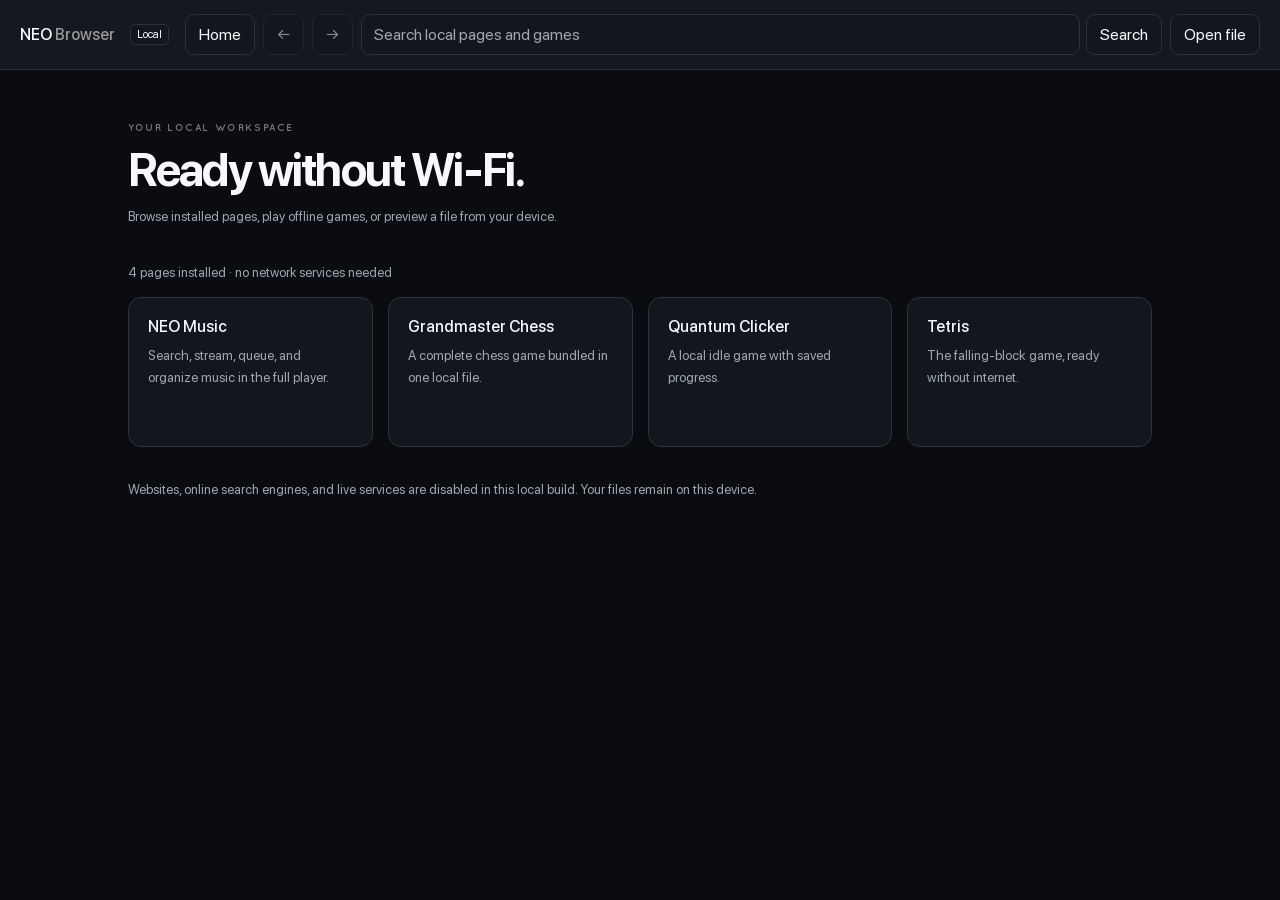
==== local-browser/index.html @ f463b30e "Publish current NEO OS CDN shard" ====
<!doctype html>
<html lang="en">
<head>
  <meta charset="utf-8">
  <meta name="viewport" content="width=device-width,initial-scale=1">
  <meta http-equiv="Content-Security-Policy" content="default-src 'self'; script-src 'self'; style-src 'self' 'unsafe-inline'; img-src 'self' data: blob:; media-src 'self' blob:; connect-src 'self'; frame-src 'self'; object-src 'none'; base-uri 'self'; form-action 'self'">
  <title>NEO Browser · Local</title>
  <script src="../neo-app-theme.js?v=20260907-theme-system-v2&amp;styles=launcher-picture-alignment-v12"></script>
  <link rel="stylesheet" href="./local-browser.css">
  <link rel="stylesheet" href="../neo-fonts.css?v=20260906-select-contrast-v2">
  <link rel="stylesheet" href="../neo-theme-system.css?v=20260907-theme-system-v2">
  <link rel="stylesheet" href="../neo-liquid-scrollbars.css?v=20260907-scroll-containers-v2">
  <script src="./local-browser.js" defer></script>
</head>
<body>
  <header><strong>NEO <span>Browser</span></strong><span class="badge">Local</span><button id="home" aria-label="Home">Home</button><button id="back" aria-label="Back" disabled>←</button><button id="forward" aria-label="Forward" disabled>→</button><form id="search-form"><input id="query" type="search" placeholder="Search local pages and games" aria-label="Search local pages and games"><button>Search</button></form><button id="open-file">Open file</button><input id="file" type="file" hidden accept="image/*,audio/*,video/*,text/plain,.md,.json,.csv"></header>
  <main id="home-view"><div class="intro"><p class="eyebrow">YOUR LOCAL WORKSPACE</p><h1>Ready without Wi-Fi.</h1><p>Browse installed pages, play offline games, or preview a file from your device.</p></div><p id="status" role="status" aria-live="polite"></p><div id="cards" class="cards"></div><p class="note">Websites, online search engines, and live services are disabled in this local build. Your files remain on this device.</p></main>
  <section id="viewer" hidden><div class="viewer-heading"><strong id="viewer-title"></strong><button id="close-view">Close preview</button></div><div id="viewer-content"></div></section>
</body></html>
---- local-browser/local-browser.css ----
:root{color-scheme:dark;font-family:Inter,system-ui,-apple-system,"Segoe UI",sans-serif;background:#080808;color:#f5f5f5}*{box-sizing:border-box}body{margin:0}button,input{font:inherit}button{border:1px solid #303030;background:#161616;color:#eee;padding:10px 13px;border-radius:9px;cursor:pointer}button:hover{background:#242424}button:focus-visible,input:focus-visible,a:focus-visible{outline:2px solid #fff;outline-offset:3px}button:disabled{opacity:.4;cursor:default}header{position:sticky;top:0;display:flex;align-items:center;gap:8px;flex-wrap:wrap;padding:14px 20px;border-bottom:1px solid #242424;background:#090909;z-index:2}header strong{margin-right:7px;white-space:nowrap}header strong span{color:#999;font-weight:500}.badge{border:1px solid #333;color:#aaa;border-radius:5px;padding:3px 6px;font-size:11px;margin-right:8px}form{display:flex;flex:1;min-width:210px;gap:6px}input{min-width:0;flex:1;width:100%;background:#111;border:1px solid #333;padding:10px 12px;border-radius:9px;color:#fff}main{max-width:1080px;margin:auto;padding:36px 28px}.intro{margin:15px 0 34px}.eyebrow{letter-spacing:.16em;font-size:10px;font-weight:700;color:#777}h1{font-size:clamp(29px,4vw,46px);line-height:1.1;letter-spacing:-.045em;margin:14px 0}.intro p:not(.eyebrow),.note,#status{color:#989898;font-size:13px;line-height:1.7}.cards{display:grid;grid-template-columns:repeat(auto-fit,minmax(190px,1fr));gap:15px}.card{display:flex;flex-direction:column;text-align:left;border:1px solid #282828;border-radius:13px;padding:19px;background:#101010;color:#fff;min-height:150px;overflow:hidden}.card img{width:100%;height:105px;object-fit:cover;border-radius:7px;margin-bottom:15px}.card strong{font-size:16px}.card small{color:#929292;line-height:1.6;margin-top:9px}.note{margin-top:32px}.viewer-heading{display:flex;justify-content:space-between;align-items:center;gap:12px;padding:14px 22px;border-bottom:1px solid #242424}#viewer-content{display:grid;place-items:center;min-height:calc(100vh - 155px);padding:20px}#viewer-content iframe{width:100%;height:calc(100vh - 190px);border:0;background:#080808}#viewer-content img,#viewer-content video{display:block;max-width:100%;max-height:calc(100vh - 190px);object-fit:contain}#viewer-content audio{width:min(700px,100%)}#viewer-content pre{white-space:pre-wrap;overflow-wrap:anywhere;width:100%;font-size:13px;line-height:1.7;padding:15px;background:#111;border:1px solid #292929;border-radius:10px}.unavailable{display:grid;place-items:center;min-height:100vh;text-align:center;padding:30px}.unavailable article{max-width:490px}.unavailable h1{font-size:30px}.unavailable p{color:#aaa;line-height:1.7}.unavailable a{color:#fff}[hidden]{display:none!important}@media(max-width:650px){header{padding:12px}header form{order:2;flex-basis:100%}.badge{margin-right:auto}main{padding:20px}.cards{grid-template-columns:repeat(2,minmax(0,1fr));gap:10px}.card{min-height:150px;padding:13px}.card strong{font-size:14px}#viewer-content{padding:8px}#viewer-content iframe{height:calc(100vh - 210px)}}
---- neo-fonts.css ----
/*
 * NEO typography system
 *
 * These faces are deliberately local-first. To move typography to a CDN later,
 * replace only the src URLs below; the UI continues to use the same font tokens.
 */
@font-face {
  font-family: "NEO Sans";
  src: url("./music/fonts/apple/SFPRODISPLAYREGULAR.woff2") format("woff2");
  font-style: normal;
  font-weight: 400;
  font-display: swap;
}

@font-face {
  font-family: "NEO Sans";
  src: url("./music/fonts/apple/SFPRODISPLAYMEDIUM.woff2") format("woff2");
  font-style: normal;
  font-weight: 500 600;
  font-display: swap;
}

@font-face {
  font-family: "NEO Sans";
  src: url("./music/fonts/apple/SFPRODISPLAYBOLD.woff2") format("woff2");
  font-style: normal;
  font-weight: 700 900;
  font-display: swap;
}

/* Existing screens ask for Inter. Resolve that name to the same local family so
   older components match without a risky whole-project rewrite. */
@font-face {
  font-family: "Inter";
  src: url("./music/fonts/apple/SFPRODISPLAYREGULAR.woff2") format("woff2");
  font-style: normal;
  font-weight: 400;
  font-display: swap;
}

@font-face {
  font-family: "Inter";
  src: url("./music/fonts/apple/SFPRODISPLAYMEDIUM.woff2") format("woff2");
  font-style: normal;
  font-weight: 500 600;
  font-display: swap;
}

@font-face {
  font-family: "Inter";
  src: url("./music/fonts/apple/SFPRODISPLAYBOLD.woff2") format("woff2");
  font-style: normal;
  font-weight: 700 900;
  font-display: swap;
}

@font-face {
  font-family: "NEO Accent";
  src: url("./assets/fonts/quicksand.otf") format("opentype");
  font-style: normal;
  font-weight: 400 700;
  font-display: swap;
}

:root {
  --neo-font-ui: "NEO Sans", "Inter", -apple-system, BlinkMacSystemFont, "Segoe UI", sans-serif;
  --neo-font-display: "NEO Sans", "Inter", -apple-system, BlinkMacSystemFont, "Segoe UI", sans-serif;
  --neo-font-accent: "NEO Accent", "NEO Sans", "Inter", sans-serif;
  --neo-font-mono: "Cascadia Mono", "SFMono-Regular", Consolas, "Liberation Mono", monospace;
}

html,
body {
  font-family: var(--neo-font-ui);
  font-kerning: normal;
  font-synthesis: none;
  text-rendering: optimizeLegibility;
}

button,
input,
select,
textarea {
  font-family: inherit;
}

:where(h1, h2, h3, .window-title, .launcher-section-title h3, .library-heading h1,
  .studio-brand strong, .messages-brand-copy strong, .arcade-brand strong,
  .neo-shell-brand strong, .brand strong, .site-info-title, .neo-about-title) {
  font-family: var(--neo-font-display);
  font-weight: 700;
  letter-spacing: -0.025em;
  text-wrap: balance;
}

:where(.eyebrow, .rainmeter-kicker, .arcade-kicker, .neo-login-eyebrow,
  .neo-browser-sign-in-eyebrow, .section-label, [data-wallpaper-view-label]) {
  font-family: var(--neo-font-accent);
  font-weight: 700;
  letter-spacing: 0.12em;
}

:where(.desktop-app, #neo-volume-bar) {
  font-family: var(--neo-font-ui);
}

.desktop-app,
#neo-volume-bar {
  font-family: var(--neo-font-ui);
}

:where(code, kbd, samp, pre, .editor-lines, .editor-code textarea,
  .terminal-session-output, .terminal-command input) {
  font-family: var(--neo-font-mono);
}

/* Preserve the purpose-built clock faces and user-selectable Rainmeter skins. */
.rainmeter-weekday {
  font-family: "NEO Weekday", var(--neo-font-display);
}

.rainmeter-clock {
  font-family: "NEO Clock", var(--neo-font-display);
}

#neo-start-title,
.library-heading h1,
.intro h1,
.nt-brand,
.arcade-hero h1 {
  font-weight: 800;
  letter-spacing: -0.04em;
  line-height: 0.98;
}

strong,
b {
  font-weight: 600;
}

::placeholder {
  font-family: var(--neo-font-ui);
  font-weight: 400;
  letter-spacing: 0;
}

/* Native Chromium menus may use a light popup even when the closed control is
   dark. Give every option its own explicit foreground and surface contrast. */
select option,
select optgroup {
  color: #111318 !important;
  background-color: #f5f7fa !important;
}

select option:disabled {
  color: #606773 !important;
}
---- neo-theme-system.css ----
/*
 * NEO shared theme contract. Apps consume semantic variables from this file;
 * their own layout CSS remains authoritative. To add a theme later, add the
 * matching palette here and in neo-desktop-config.js.
 */
:root,
html[data-neo-theme="graphite"] {
  --desktop-bg: #0a0c0f;
  --desktop-surface: #15191f;
  --desktop-text: #f6f8fb;
  --desktop-muted: #9da6b2;
  --desktop-line: #2b323c;
  --desktop-accent: #72d8ff;
  --desktop-accent-text: #061319;
}

html[data-neo-theme="oled"] {
  --desktop-bg: #000000;
  --desktop-surface: #090a0c;
  --desktop-text: #ffffff;
  --desktop-muted: #a6a9ad;
  --desktop-line: #25282d;
  --desktop-accent: #ffffff;
  --desktop-accent-text: #050505;
}

html[data-neo-theme="midnight"] {
  --desktop-bg: #060914;
  --desktop-surface: #11182b;
  --desktop-text: #f4f7ff;
  --desktop-muted: #a5b0ca;
  --desktop-line: #293858;
  --desktop-accent: #8ca8ff;
  --desktop-accent-text: #070b16;
}

html[data-neo-theme="frost"] {
  --desktop-bg: #edf1f6;
  --desktop-surface: #ffffff;
  --desktop-text: #161b24;
  --desktop-muted: #596579;
  --desktop-line: #c7cfda;
  --desktop-accent: #2563eb;
  --desktop-accent-text: #ffffff;
}

html[data-neo-theme="ember"] {
  --desktop-bg: #100c0a;
  --desktop-surface: #1d1511;
  --desktop-text: #fff7f2;
  --desktop-muted: #b9a59a;
  --desktop-line: #49342a;
  --desktop-accent: #ff9b68;
  --desktop-accent-text: #211008;
}

html[data-neo-theme="contrast"] {
  --desktop-bg: #000000;
  --desktop-surface: #080808;
  --desktop-text: #ffffff;
  --desktop-muted: #ffffff;
  --desktop-line: #ffffff;
  --desktop-accent: #ffeb3b;
  --desktop-accent-text: #000000;
}

html[data-neo-theme="crimson"] {
  --desktop-bg: #12070a; --desktop-surface: #250d13; --desktop-text: #fff1f3;
  --desktop-muted: #c7a0a7; --desktop-line: #52212c; --desktop-accent: #f15b70; --desktop-accent-text: #22070c;
}

html[data-neo-theme="ember-dusk"] {
  --desktop-bg: #120b09; --desktop-surface: #231310; --desktop-text: #fff3ee;
  --desktop-muted: #c1a29a; --desktop-line: #4c2b24; --desktop-accent: #d87562; --desktop-accent-text: #1f0905;
}

html[data-neo-theme="terracotta"] {
  --desktop-bg: #130e0b; --desktop-surface: #241813; --desktop-text: #fff5ef;
  --desktop-muted: #c1a79c; --desktop-line: #4a342c; --desktop-accent: #cf8a67; --desktop-accent-text: #201008;
}

html[data-neo-theme="tangerine"] {
  --desktop-bg: #120d07; --desktop-surface: #23170c; --desktop-text: #fff4e8;
  --desktop-muted: #bea58c; --desktop-line: #4b3520; --desktop-accent: #f39a45; --desktop-accent-text: #241002;
}

html[data-neo-theme="amber-haze"] {
  --desktop-bg: #121007; --desktop-surface: #221a0d; --desktop-text: #fff7e6;
  --desktop-muted: #bcaa88; --desktop-line: #493b20; --desktop-accent: #e5ad5e; --desktop-accent-text: #211400;
}

html[data-neo-theme="marigold"] {
  --desktop-bg: #121106; --desktop-surface: #22200c; --desktop-text: #fffbe8;
  --desktop-muted: #bbb28a; --desktop-line: #464221; --desktop-accent: #edc742; --desktop-accent-text: #201a00;
}

html[data-neo-theme="citron"] {
  --desktop-bg: #0f1306; --desktop-surface: #1c240d; --desktop-text: #f8ffe7;
  --desktop-muted: #aeb98a; --desktop-line: #3a4720; --desktop-accent: #aac342; --desktop-accent-text: #151c00;
}

html[data-neo-theme="olive-grove"] {
  --desktop-bg: #0c1008; --desktop-surface: #181d10; --desktop-text: #f5f8e8;
  --desktop-muted: #a8ad92; --desktop-line: #383d2a; --desktop-accent: #a9b685; --desktop-accent-text: #15190e;
}

html[data-neo-theme="clover"] {
  --desktop-bg: #071309; --desktop-surface: #0e2414; --desktop-text: #effff2;
  --desktop-muted: #92b59a; --desktop-line: #285032; --desktop-accent: #57c66b; --desktop-accent-text: #051b09;
}

html[data-neo-theme="fern-hollow"] {
  --desktop-bg: #09110b; --desktop-surface: #131e16; --desktop-text: #f0f8f1;
  --desktop-muted: #9aaf9d; --desktop-line: #304436; --desktop-accent: #7ba381; --desktop-accent-text: #0c180e;
}

html[data-neo-theme="emerald"] {
  --desktop-bg: #06130d; --desktop-surface: #0d2318; --desktop-text: #edfff6;
  --desktop-muted: #8fb7a5; --desktop-line: #24503a; --desktop-accent: #5bc495; --desktop-accent-text: #041b10;
}

html[data-neo-theme="eucalyptus"] {
  --desktop-bg: #081210; --desktop-surface: #111e1b; --desktop-text: #eff9f6;
  --desktop-muted: #99ada7; --desktop-line: #30433e; --desktop-accent: #81b8a7; --desktop-accent-text: #0a1815;
}

html[data-neo-theme="aqua"] {
  --desktop-bg: #061215; --desktop-surface: #0d2328; --desktop-text: #edfcff;
  --desktop-muted: #8fb3ba; --desktop-line: #26505a; --desktop-accent: #54c8dc; --desktop-accent-text: #031b20;
}

html[data-neo-theme="glacier"] {
  --desktop-bg: #0a1013; --desktop-surface: #152026; --desktop-text: #f2fbff;
  --desktop-muted: #9dafb6; --desktop-line: #34454c; --desktop-accent: #75a5b2; --desktop-accent-text: #0c171b;
}

html[data-neo-theme="azure"] {
  --desktop-bg: #07101d; --desktop-surface: #0f1c2b; --desktop-text: #f1f7ff;
  --desktop-muted: #96aac3; --desktop-line: #2c425d; --desktop-accent: #5797e8; --desktop-accent-text: #061326;
}

html[data-neo-theme="indigo-veil"] {
  --desktop-bg: #0b0a18; --desktop-surface: #17152a; --desktop-text: #f5f3ff;
  --desktop-muted: #a19dbd; --desktop-line: #373452; --desktop-accent: #807ac8; --desktop-accent-text: #0d0b21;
}

html[data-neo-theme="violet"] {
  --desktop-bg: #0d0717; --desktop-surface: #1c102b; --desktop-text: #fbf2ff;
  --desktop-muted: #b19ac1; --desktop-line: #44275f; --desktop-accent: #925ede; --desktop-accent-text: #16052a;
}

html[data-neo-theme="amethyst-smoke"] {
  --desktop-bg: #100c16; --desktop-surface: #201725; --desktop-text: #f9f4fb;
  --desktop-muted: #b2a4b6; --desktop-line: #49394e; --desktop-accent: #ad84bd; --desktop-accent-text: #190e1e;
}

html[data-neo-theme="plum-velvet"] {
  --desktop-bg: #120a16; --desktop-surface: #25122b; --desktop-text: #fff1ff;
  --desktop-muted: #b99cbd; --desktop-line: #542d5b; --desktop-accent: #bf8ccc; --desktop-accent-text: #1c0b20;
}

html[data-neo-theme="fuchsia"] {
  --desktop-bg: #150914; --desktop-surface: #2b1026; --desktop-text: #fff0fb;
  --desktop-muted: #c09bb6; --desktop-line: #5c2a50; --desktop-accent: #cf4dab; --desktop-accent-text: #23051b;
}

html[data-neo-theme="orchid-smoke"] {
  --desktop-bg: #120d14; --desktop-surface: #241a25; --desktop-text: #fbf5fb;
  --desktop-muted: #b4a4b5; --desktop-line: #4e3d50; --desktop-accent: #bd86ab; --desktop-accent-text: #1d1019;
}

html[data-neo-theme="rosewood"] {
  --desktop-bg: #140c0e; --desktop-surface: #28171a; --desktop-text: #fff3f4;
  --desktop-muted: #bea0a3; --desktop-line: #57363b; --desktop-accent: #c88490; --desktop-accent-text: #220e12;
}

html[data-neo-theme="default"] {
  --desktop-bg: #0b0c0e; --desktop-surface: #17191c; --desktop-text: #f5f6f7;
  --desktop-muted: #a3a7ad; --desktop-line: #32363c; --desktop-accent: #e4e7eb; --desktop-accent-text: #111315;
}

html[data-neo-theme="glass"] {
  --desktop-bg: #07090d; --desktop-surface: #111722; --desktop-text: #f5f8fc;
  --desktop-muted: #a1adbc; --desktop-line: #344253; --desktop-accent: #dceaff; --desktop-accent-text: #0b111a;
}

html[data-neo-theme="coral"] {
  --desktop-bg: #120a0b; --desktop-surface: #241214; --desktop-text: #fff3f0;
  --desktop-muted: #c2a09c; --desktop-line: #523036; --desktop-accent: #ff7a70; --desktop-accent-text: #240a08;
}

html[data-neo-theme="copper"] {
  --desktop-bg: #110d0a; --desktop-surface: #211711; --desktop-text: #fff4e9;
  --desktop-muted: #baa693; --desktop-line: #4b3829; --desktop-accent: #d9925b; --desktop-accent-text: #211006;
}

html[data-neo-theme="moss"] {
  --desktop-bg: #0b0f08; --desktop-surface: #161e10; --desktop-text: #f2f7e9;
  --desktop-muted: #a4af97; --desktop-line: #34412a; --desktop-accent: #9dc45f; --desktop-accent-text: #121b07;
}

html[data-neo-theme="teal"] {
  --desktop-bg: #06100f; --desktop-surface: #0d211e; --desktop-text: #ecfffb;
  --desktop-muted: #91b8b2; --desktop-line: #28514b; --desktop-accent: #42d2bd; --desktop-accent-text: #031b17;
}

html[data-neo-theme="ocean"] {
  --desktop-bg: #07101a; --desktop-surface: #0d2031; --desktop-text: #eef8ff;
  --desktop-muted: #90aabe; --desktop-line: #284764; --desktop-accent: #4bb9ff; --desktop-accent-text: #031827;
}

html[data-neo-theme="cobalt"] {
  --desktop-bg: #080d1e; --desktop-surface: #101b3a; --desktop-text: #f1f5ff;
  --desktop-muted: #9aa9cf; --desktop-line: #2e4072; --desktop-accent: #668cff; --desktop-accent-text: #07122f;
}

html[data-neo-theme="lavender-night"] {
  --desktop-bg: #0e0b18; --desktop-surface: #1c162d; --desktop-text: #faf5ff;
  --desktop-muted: #b2a2c7; --desktop-line: #45365d; --desktop-accent: #bd92ff; --desktop-accent-text: #160d28;
}

html[data-neo-theme="sakura"] {
  --desktop-bg: #140c10; --desktop-surface: #28151e; --desktop-text: #fff3f8;
  --desktop-muted: #c3a0af; --desktop-line: #563344; --desktop-accent: #ff8fbd; --desktop-accent-text: #260b17;
}

html[data-neo-theme="slate"] {
  --desktop-bg: #0b0e12; --desktop-surface: #171c23; --desktop-text: #f2f5f8;
  --desktop-muted: #9da6b2; --desktop-line: #343d49; --desktop-accent: #9fb7d1; --desktop-accent-text: #10161e;
}

html[data-neo-theme="obsidian"] {
  --desktop-bg: #020304; --desktop-surface: #0a0d10; --desktop-text: #f7f8fa;
  --desktop-muted: #969ca4; --desktop-line: #242a31; --desktop-accent: #9aa4af; --desktop-accent-text: #0d1014;
}

html[data-neo-theme] {
  --neo-theme-bg: var(--desktop-bg);
  --neo-theme-surface: var(--desktop-surface);
  --neo-theme-raised: color-mix(in srgb, var(--desktop-surface) 84%, var(--desktop-text) 16%);
  --neo-theme-soft: color-mix(in srgb, var(--desktop-surface) 88%, var(--desktop-bg) 12%);
  --neo-theme-hover: color-mix(in srgb, var(--desktop-surface) 78%, var(--desktop-text) 22%);
  --desktop-surface-2: color-mix(in srgb, var(--desktop-surface) 88%, var(--desktop-text) 12%);
  --neo-theme-control: color-mix(in srgb, var(--desktop-surface) 86%, var(--desktop-bg) 14%);
  --neo-theme-control-hover: color-mix(in srgb, var(--desktop-surface) 76%, var(--desktop-text) 24%);
  --neo-theme-selected: color-mix(in srgb, var(--desktop-accent) 16%, var(--desktop-surface));
  --neo-theme-glass: color-mix(in srgb, var(--desktop-surface) 86%, transparent);
  --neo-theme-overlay: color-mix(in srgb, var(--desktop-bg) 72%, transparent);
  --neo-theme-shadow: rgba(0, 0, 0, .34);
  --neo-theme-success: #4fd38a;
  --neo-theme-warning: #ffbd59;
  --neo-theme-danger: #ff6b75;
  --neo-theme-transition: 220ms cubic-bezier(.2, .8, .2, 1);
  --neo-theme-accent-soft: color-mix(in srgb, var(--desktop-accent) 18%, transparent);
  --neo-panel-solid: var(--desktop-bg);
  --neo-panel: var(--desktop-surface);
  --neo-text: var(--desktop-text);
  --neo-muted: var(--desktop-muted);
  --neo-border: var(--desktop-line);
  --neo-accent: var(--desktop-accent);
  --background: var(--desktop-bg);
  --panel: var(--desktop-surface);
  --panel-soft: var(--neo-theme-soft);
  --ink: var(--desktop-text);
  --text: var(--desktop-text);
  --muted: var(--desktop-muted);
  --line: var(--desktop-line);
  --accent: var(--desktop-accent);
  --accent-contrast: var(--desktop-accent-text);
  accent-color: var(--desktop-accent);
}

html[data-neo-theme],
html[data-neo-theme] body {
  background-color: var(--desktop-bg);
  color: var(--desktop-text);
}

/* Shared finish for every first-party app. This intentionally stays limited to
   browser-native affordances so each app keeps ownership of its layout. */
html[data-neo-app] {
  color-scheme: dark;
  scrollbar-color: color-mix(in srgb, var(--desktop-text) 28%, transparent) transparent;
  scrollbar-width: thin;
  -webkit-font-smoothing: antialiased;
}

html[data-neo-app][data-neo-theme="frost"] { color-scheme: light; }

html[data-neo-app] ::selection {
  color: var(--desktop-text);
  background: color-mix(in srgb, var(--desktop-accent) 32%, transparent);
}

html[data-neo-app] :where(button, a, input, select, textarea) {
  transition:
    color 160ms cubic-bezier(.2, .8, .2, 1),
    background-color 160ms cubic-bezier(.2, .8, .2, 1),
    border-color 160ms cubic-bezier(.2, .8, .2, 1),
    box-shadow 160ms cubic-bezier(.2, .8, .2, 1),
    opacity 160ms cubic-bezier(.2, .8, .2, 1),
    transform 160ms cubic-bezier(.2, .8, .2, 1);
}

/* Theme changes should feel like one OS-wide transition, including local
   iframe apps. Limit this to structural surfaces so artwork and video never
   fade or become recolored. */
html[data-neo-app] :where(
  body, header, nav, aside, main, section, article, form, dialog,
  .neo-window, .window-chrome, .window-body,
  [class*="sidebar"], [class*="toolbar"], [class*="panel"],
  [class*="composer"], [class*="commandbar"]
) {
  transition:
    color var(--neo-theme-transition),
    background-color var(--neo-theme-transition),
    border-color var(--neo-theme-transition),
    box-shadow var(--neo-theme-transition);
}

html[data-neo-app] :where(button, a, input, select, textarea):focus-visible {
  outline: 2px solid var(--desktop-accent);
  outline-offset: 2px;
}

html[data-neo-app] :where(button, input, select, textarea):disabled {
  cursor: not-allowed;
  opacity: .5;
}

/* Desktop chrome: themed surfaces without flattening the app content. */
html[data-neo-theme] .neo-window {
  color: var(--desktop-text);
  border-color: color-mix(in srgb, var(--desktop-line) 78%, var(--desktop-text) 22%);
  background: color-mix(in srgb, var(--desktop-bg) 94%, transparent);
  box-shadow: 0 24px 70px rgba(0, 0, 0, .38), inset 0 1px color-mix(in srgb, var(--desktop-text) 14%, transparent);
}

html[data-neo-theme] .window-chrome {
  color: var(--desktop-text);
  border-color: var(--desktop-line);
  background: color-mix(in srgb, var(--desktop-surface) 92%, transparent);
}

html[data-neo-theme] .window-body {
  color: var(--desktop-text);
  border-color: var(--desktop-line);
  background: var(--desktop-bg);
}

html[data-neo-theme] :is(.desktop-app,.control-app,.neo-utility,.arcade-app,.native-app,.messages-app) {
  color: var(--desktop-text);
  background-color: var(--desktop-bg);
}

html[data-neo-theme] :is(.messages-sidebar,.queue-panel,.player,.desktop-section,.control-card,.settings-card) {
  color: var(--desktop-text);
  border-color: var(--desktop-line);
  background-color: var(--desktop-surface);
}

html[data-neo-theme] :is(.messages-main,.topbar) {
  color: var(--desktop-text);
  border-color: var(--desktop-line);
  background-color: var(--desktop-bg);
}

html[data-neo-theme] :is(input,textarea,select) {
  color: var(--desktop-text);
  border-color: var(--desktop-line);
  background-color: var(--neo-theme-soft);
}

html[data-neo-theme] :is(input,textarea)::placeholder { color: var(--desktop-muted); }
html[data-neo-theme] :focus-visible { outline-color: var(--desktop-accent); }

/* Theme chooser uses a real palette preview instead of six identical boxes. */
.theme-grid { grid-template-columns: repeat(3, minmax(0, 1fr)); }
.desktop-app .theme-choice {
  min-height: 76px;
  padding: 42px 12px 10px;
  overflow: hidden;
  position: relative;
  isolation: isolate;
  color: var(--theme-preview-text) !important;
  border-color: var(--theme-preview-line) !important;
  background: var(--theme-preview-bg) !important;
  text-align: left;
  font-weight: 720;
}

.desktop-app .theme-choice::before {
  content: "";
  position: absolute;
  z-index: -1;
  inset: 0 0 31px;
  background:
    radial-gradient(circle at 78% 24%, var(--theme-preview-accent) 0 8%, transparent 9%),
    linear-gradient(135deg, var(--theme-preview-surface) 0 48%, var(--theme-preview-bg) 49% 100%);
}

.desktop-app .theme-choice[aria-pressed="true"] {
  border-color: var(--theme-preview-accent) !important;
  box-shadow: 0 0 0 2px color-mix(in srgb, var(--theme-preview-accent) 35%, transparent);
}

/* Music consumes its existing semantic variable API. */
html[data-neo-app="music"] {
  --background: var(--desktop-bg);
  --panel: var(--desktop-surface);
  --panel-hover: var(--neo-theme-hover);
  --line: var(--desktop-line);
  --muted: var(--desktop-muted);
  --ink: var(--desktop-text);
  --accent: var(--desktop-accent);
}

/* Local browser. Its stylesheet predates semantic variables, so only chrome
   and content cards are mapped; media previews retain their own colors. */
html[data-neo-app="local-browser"] header,
html[data-neo-app="local-browser"] .viewer-heading { background: var(--desktop-surface); border-color: var(--desktop-line); }
html[data-neo-app="local-browser"] :is(button,input,.card,#viewer-content pre) { color: var(--desktop-text); background: var(--neo-theme-soft); border-color: var(--desktop-line); }
html[data-neo-app="local-browser"] :is(.intro p:not(.eyebrow),.note,#status,.card small) { color: var(--desktop-muted); }

/* Full browser chrome variables. Proxied pages inside #frame remain untouched. */
html[data-neo-app="browser"] {
  --bg0: var(--desktop-bg);
  --bg1: var(--desktop-surface);
  --bg2: var(--neo-theme-raised);
  --bg3: var(--neo-theme-soft);
  --bg-elevated: var(--neo-theme-raised);
  --surface: color-mix(in srgb, var(--desktop-text) 8%, transparent);
  --surface2: color-mix(in srgb, var(--desktop-text) 15%, transparent);
  --bd: var(--desktop-line);
  --bd2: color-mix(in srgb, var(--desktop-line) 65%, var(--desktop-text) 35%);
  --tx: var(--desktop-text);
  --tx2: color-mix(in srgb, var(--desktop-text) 78%, var(--desktop-muted) 22%);
  --tx3: var(--desktop-muted);
  --ac: var(--desktop-accent);
  --ac2: color-mix(in srgb, var(--desktop-accent) 68%, var(--desktop-text) 32%);
}

/* NEO Cloud already uses tokens; bind those to the system palette. */
html[data-neo-app="cloud"] {
  --bg: var(--desktop-bg);
  --panel: var(--desktop-surface);
  --panel-raised: var(--neo-theme-raised);
  --panel-soft: var(--neo-theme-soft);
  --line: var(--desktop-line);
  --line-strong: color-mix(in srgb, var(--desktop-line) 65%, var(--desktop-text) 35%);
  --text: var(--desktop-text);
  --muted: var(--desktop-muted);
  --quiet: color-mix(in srgb, var(--desktop-muted) 68%, var(--desktop-bg) 32%);
  --white: var(--desktop-text);
  --black: var(--desktop-bg);
}

/* TV keeps artwork in full colour while matching its shell to NEO OS. */
html[data-neo-app="tv"] {
  --neo-black: var(--desktop-bg);
  --neo-panel: var(--desktop-surface);
  --neo-line: var(--desktop-line);
  --neo-muted: var(--desktop-muted);
}
html[data-neo-app="tv"],
html[data-neo-app="tv"] body,
html[data-neo-app="tv"] #root { background: var(--desktop-bg) !important; color: var(--desktop-text); }
html[data-neo-app="tv"] .neo-shell-header { background: color-mix(in srgb, var(--desktop-surface) 92%, transparent) !important; border-color: var(--desktop-line) !important; }

/* Shared live-theme motion. Layout and media never animate here; only UI
   surfaces cross-fade when the user switches palettes. */
html[data-neo-theme] :where(
  .neo-window,.window-chrome,.window-body,.app-launcher,.notification-center,
  .desktop-context-menu,.context-submenu,.desktop-palette,.neo-toast,
  .native-app,.desktop-app,.neo-utility,.neo-files,.neo-library,.neo-messages,
  .wallpaper-studio,.control-card,.settings-card,.desktop-section
) {
  transition:
    color var(--neo-theme-transition),
    background-color var(--neo-theme-transition),
    border-color var(--neo-theme-transition),
    box-shadow var(--neo-theme-transition);
}

/* Shell, menus, and shared controls. */
html[data-neo-theme] :is(.app-launcher,.notification-center,.desktop-context-menu,.context-submenu,.desktop-palette,.neo-toast) {
  color: var(--desktop-text);
  background-color: var(--neo-theme-glass);
  border-color: var(--desktop-line);
}

html[data-neo-theme] :is(.launcher-search,.launcher-app,.notification-action,.context-submenu button,.desktop-context-menu button) {
  color: var(--desktop-text);
  border-color: transparent;
}

html[data-neo-theme] :is(.launcher-search,.launcher-app:hover,.notification-action:hover,.context-submenu button:hover,.desktop-context-menu button:hover) {
  background-color: var(--neo-theme-control);
}

html[data-neo-theme] :is(.desktop-app,.native-app,.control-center,.system-search) {
  color: var(--desktop-text);
  background-color: var(--desktop-bg);
}

html[data-neo-theme] :is(.settings-section,.control-card,.settings-card,.desktop-section,.integrated-personalization-settings) {
  color: var(--desktop-text);
  background-color: var(--desktop-surface);
  border-color: var(--desktop-line);
}

html[data-neo-theme] :is(.desktop-row,.editor-toolbar,.editor-status,.editor-tabs,.terminal-tabs) {
  border-color: var(--desktop-line);
}

html[data-neo-theme] :is(.editor-toolbar,.editor-status,.editor-tabs) { background-color: var(--desktop-surface); }
html[data-neo-theme] :is(.editor-code textarea,.terminal-log,.terminal-composer input) { color: var(--desktop-text); background-color: var(--desktop-bg); border-color: var(--desktop-line); }

/* Chat uses the same contrast model as every other app. */
html[data-neo-theme] .neo-messages {
  --messages-blue: var(--desktop-accent);
  --messages-incoming: var(--desktop-surface-2);
  --messages-label: var(--desktop-muted);
  color: var(--desktop-text);
  color-scheme: inherit;
  background: var(--desktop-bg);
}

html[data-neo-theme] .messages-sidebar {
  color: var(--desktop-text);
  background: var(--desktop-surface);
  border-right-color: var(--desktop-line);
}

html[data-neo-theme] :is(.messages-conversation,.messages-thread) {
  color: var(--desktop-text);
  background: var(--desktop-bg);
}

html[data-neo-theme] :is(.messages-conversation-heading,.messages-composer) {
  color: var(--desktop-text);
  background: var(--neo-theme-glass);
  border-color: var(--desktop-line);
}

html[data-neo-theme] :is(.messages-sidebar-heading h2,.messages-conversation-heading h3,.messages-thread-state strong,.messages-auth-state strong,.messages-profile-copy h3) { color: var(--desktop-text); }
html[data-neo-theme] :is(.messages-directory h3,.messages-conversation-heading p,.messages-thread-state,.messages-auth-state p,.messages-room-copy small,.messages-room time,.messages-room-empty,.native-message-date,.native-message-author,.native-message-meta,.messages-profile-copy p) { color: var(--desktop-muted); }

html[data-neo-theme] :is(.messages-search,.messages-history-search,.messages-composer-shell) {
  color: var(--desktop-text);
  background: var(--neo-theme-control);
  border-color: var(--desktop-line);
  box-shadow: none;
}

html[data-neo-theme] :is(.messages-search,.messages-composer-shell):focus-within,
html[data-neo-theme] .messages-history-search:focus {
  border-color: var(--desktop-accent);
  box-shadow: 0 0 0 3px color-mix(in srgb, var(--desktop-accent) 14%, transparent);
}

html[data-neo-theme] :is(.messages-search input,.messages-history-search,.messages-composer textarea) { color: var(--desktop-text); background: transparent; }
html[data-neo-theme] :is(.messages-search input,.messages-history-search,.messages-composer textarea)::placeholder { color: var(--desktop-muted); opacity: .78; }

html[data-neo-theme] :is(.messages-compose-shortcut,.messages-back,.messages-profile-close) {
  color: var(--desktop-text);
  background: var(--neo-theme-control);
  border-color: var(--desktop-line);
}

html[data-neo-theme] :is(.messages-compose-shortcut,.messages-back,.messages-profile-close):hover { color: var(--desktop-accent); background: var(--neo-theme-control-hover); }
html[data-neo-theme] :is(.messages-pinned-room,.messages-room) { color: var(--desktop-text); }
html[data-neo-theme] :is(.messages-pinned-room,.messages-room):hover { color: var(--desktop-text); background: var(--neo-theme-control); }
html[data-neo-theme] :is(.messages-pinned-room,.messages-room).is-active { color: var(--desktop-text); background: var(--neo-theme-selected); border-color: color-mix(in srgb, var(--desktop-accent) 32%, transparent); }
html[data-neo-theme] .messages-pinned-room.is-global:hover { color: var(--desktop-text); background: var(--neo-theme-control); }
html[data-neo-theme] .messages-pinned-room.is-global.is-active { color: var(--desktop-text); background: var(--neo-theme-selected); border-color: color-mix(in srgb, var(--desktop-accent) 32%, transparent); }
html[data-neo-theme] :is(.messages-pinned-room.is-global,.messages-heading-avatar.is-global) .messages-avatar,
html[data-neo-theme] .messages-heading-avatar.is-global { color: var(--desktop-accent-text); background: var(--desktop-accent); border-color: transparent; }

html[data-neo-theme] .messages-connection {
  color: var(--desktop-text);
  background: var(--desktop-surface);
  border-top-color: var(--desktop-line);
}
html[data-neo-theme] .messages-connection-copy small { color: var(--desktop-muted); }
html[data-neo-theme] .messages-connection-dot { background: var(--neo-theme-danger); }
html[data-neo-theme] .messages-connection-dot.is-online { background: var(--neo-theme-success); }
html[data-neo-theme] .messages-connection-dot.is-connecting { background: var(--neo-theme-warning); }
html[data-neo-theme] :is(.messages-connection-actions button,.messages-auth-action,.messages-profile-dm) { color: var(--desktop-accent-text); background: var(--desktop-accent); border-color: var(--desktop-accent); }
html[data-neo-theme] .messages-connection-actions .messages-sign-out { color: var(--desktop-text); background: var(--neo-theme-control); border-color: var(--desktop-line); }

html[data-neo-theme] .native-message-bubble { color: var(--desktop-text); background: var(--messages-incoming); border-color: var(--desktop-line); }
html[data-neo-theme] .native-message.is-own .native-message-bubble { color: var(--desktop-accent-text); background: var(--desktop-accent); border-color: var(--desktop-accent); }
html[data-neo-theme] .native-message.is-failed .native-message-bubble { color: #fff; background: color-mix(in srgb, var(--neo-theme-danger) 30%, var(--desktop-surface)); border-color: var(--neo-theme-danger); }
html[data-neo-theme] :is(.native-message.is-failed .native-message-meta,.native-message-retry,.messages-profile-feedback,.messages-composer p) { color: var(--neo-theme-danger); }

html[data-neo-theme] .messages-composer [data-chat-attach] { color: var(--desktop-muted); background: var(--neo-theme-control-hover); border: 1px solid var(--desktop-line); }
html[data-neo-theme] .messages-composer [data-chat-send] { color: var(--desktop-accent-text); background: var(--desktop-accent); }
html[data-neo-theme] .messages-composer [data-chat-send]:hover:not(:disabled) { color: var(--desktop-accent-text); background: color-mix(in srgb, var(--desktop-accent) 86%, var(--desktop-text) 14%); }
html[data-neo-theme] .neo-messages.is-signed-out :is(.messages-search,.messages-composer) { opacity: 1; }
html[data-neo-theme] .neo-messages.is-signed-out .messages-composer-shell { background: var(--neo-theme-control); border-color: var(--desktop-line); }

html[data-neo-theme] :is(.messages-profile-sheet,.messages-auth-dialog) { color: var(--desktop-text); background: var(--desktop-surface); border-color: var(--desktop-line); }
html[data-neo-theme] :is(.messages-profile-sheet,.messages-auth-dialog)::backdrop { background: var(--neo-theme-overlay); }
html[data-neo-theme] .messages-auth-dialog-close { color: var(--desktop-muted); background: var(--neo-theme-control); border-color: var(--desktop-line); }
html[data-neo-theme] .messages-auth-dialog-close:hover { color: var(--desktop-text); background: var(--neo-theme-control-hover); }
html[data-neo-theme] .messages-room-loading span { background: linear-gradient(100deg,var(--neo-theme-control) 20%,var(--neo-theme-control-hover) 42%,var(--neo-theme-control) 64%); background-size: 220% 100%; }
html[data-neo-theme] .messages-pinned-loading span { background: var(--neo-theme-control-hover); }

/* Files and local workspace apps. */
html[data-neo-theme] .neo-files {
  --files-accent: var(--desktop-accent);
  --files-accent-soft: var(--neo-theme-selected);
  --files-surface: var(--desktop-surface);
  --files-surface-2: var(--desktop-surface-2);
  --files-surface-3: var(--neo-theme-control-hover);
  color: var(--desktop-text);
  background: var(--desktop-bg);
}

html[data-neo-theme] :is(.files-commandbar,.files-sidebar,.files-inspector,.files-dialog,.files-preview-dialog,.files-context-menu,.files-new-popover) {
  color: var(--desktop-text);
  background: var(--desktop-surface);
  border-color: var(--desktop-line);
}

html[data-neo-theme] :is(.files-main,.files-dropzone,.files-preview-stage) { color: var(--desktop-text); background: var(--desktop-bg); border-color: var(--desktop-line); }
html[data-neo-theme] :is(.files-search,.files-breadcrumbs,.files-segmented,.files-item,.files-inspector-actions button) { color: var(--desktop-text); background-color: var(--neo-theme-control); border-color: var(--desktop-line); }
html[data-neo-theme] :is(.files-item,.files-locations button,.files-toolbar button,.files-history button,.files-context-menu button):hover { color: var(--desktop-text); background-color: var(--neo-theme-control-hover); }
html[data-neo-theme] :is(.files-item.is-selected,.files-item[aria-selected="true"],.files-locations button.is-active,.files-segmented button.is-active) { color: var(--desktop-text); background-color: var(--neo-theme-selected); border-color: var(--desktop-accent); }
html[data-neo-theme] :is(.files-item-copy small,.files-item-size,.files-item-date,.files-storage-note,.files-empty p,.files-inspector-empty p,.files-facts dt) { color: var(--desktop-muted); }

html[data-neo-theme] .neo-utility { color: var(--desktop-text); background: var(--desktop-bg); }
html[data-neo-theme] .neo-utility > header { color: var(--desktop-text); background: var(--desktop-surface); border-color: var(--desktop-line); }
html[data-neo-theme] .neo-utility .eyebrow,
html[data-neo-theme] :is(.utility-actions > span,.paint-tools label,.clock-live p,.photos-empty,.photos-viewer figcaption button) { color: var(--desktop-muted); }
html[data-neo-theme] :is(.utility-actions button,.paint-tools button,.utility-import,.stopwatch button) { color: var(--desktop-text); background: var(--neo-theme-control); border: 1px solid var(--desktop-line); }
html[data-neo-theme] :is(.utility-actions button,.paint-tools button,.utility-import,.stopwatch button):hover { color: var(--desktop-text); background: var(--neo-theme-control-hover); }
html[data-neo-theme] .neo-notes-title { color: var(--desktop-text); background: var(--desktop-surface); border-bottom: 1px solid var(--desktop-line); }
html[data-neo-theme] .neo-notes textarea { color: var(--desktop-text); background: var(--desktop-bg); }
html[data-neo-theme] .calculator-display small { color: var(--desktop-muted); }
html[data-neo-theme] .calculator-grid button { color: var(--desktop-text); background: var(--neo-theme-control); border: 1px solid var(--desktop-line); }
html[data-neo-theme] .calculator-grid button:hover { background: var(--neo-theme-control-hover); }
html[data-neo-theme] .calculator-grid :is(.is-operator,.is-equals) { color: var(--desktop-accent-text); background: var(--desktop-accent); border-color: var(--desktop-accent); }
html[data-neo-theme] :is(.paint-canvas-wrap,.photos-viewer) { background: var(--desktop-bg); }
html[data-neo-theme] :is(.photos-grid,.photos-viewer figcaption) { color: var(--desktop-text); background: var(--desktop-surface); border-color: var(--desktop-line); }

/* Games library: theme the portal, preserve cover artwork and the games. */
html[data-neo-theme] .neo-library { color: var(--desktop-text); background: var(--desktop-bg); }
html[data-neo-theme] :is(.arcade-topbar,.arcade-footer) { color: var(--desktop-text); background: var(--neo-theme-glass); border-color: var(--desktop-line); }
html[data-neo-theme] :is(.arcade-main,.arcade-catalog) { color: var(--desktop-text); background: var(--desktop-bg); }
html[data-neo-theme] :is(.arcade-gateway,.neo-library .arcade-pulse-hero) {
  color: var(--desktop-text);
  background:
    radial-gradient(circle at 50% 18%, color-mix(in srgb, var(--desktop-accent) 14%, transparent), transparent 42%),
    var(--desktop-bg);
  border-color: var(--desktop-line);
}
html[data-neo-theme] :is(.arcade-settings-panel,.arcade-spotlight,.arcade-filters,.library-state) { color: var(--desktop-text); background: var(--desktop-surface); border-color: var(--desktop-line); }
html[data-neo-theme] :is(.arcade-nav-button,.arcade-icon-button,.arcade-settings-button,.arcade-back-button,.arcade-spotlight-controls button,.arcade-filter-control,.arcade-filters select,.arcade-gateway-search) { color: var(--desktop-text); background: var(--neo-theme-control); border-color: var(--desktop-line); }
html[data-neo-theme] :is(.arcade-nav-button,.arcade-icon-button,.arcade-settings-button,.arcade-back-button,.arcade-spotlight-controls button):hover { background: var(--neo-theme-control-hover); }
html[data-neo-theme] :is(.arcade-nav-button.is-active,.library-favorite.is-favorite) { color: var(--desktop-accent); background: var(--neo-theme-selected); border-color: var(--desktop-accent); }
html[data-neo-theme] :is(.arcade-gateway p,.arcade-spotlight p,.library-card-copy small,.library-state p,.library-footer) { color: var(--desktop-muted); }
html[data-neo-theme] .library-cover-fallback { color: var(--desktop-muted); background: var(--neo-theme-control); border-color: var(--desktop-line); }

/* Wallpaper Studio uses the same palette as every other native app. Artwork and
   previews keep their authored colors; all surrounding chrome follows NEO. */
html[data-neo-theme] .wallpaper-studio {
  --wallpaper-success: color-mix(in srgb, #62d895 72%, var(--desktop-text));
  color: var(--desktop-text);
  background: var(--desktop-bg);
}

html[data-neo-theme] .wallpaper-studio .studio-shell {
  color: var(--desktop-text);
  background: var(--desktop-bg);
}

html[data-neo-theme] .wallpaper-studio :is(.studio-sidebar,.studio-inspector,.we-source-tabs,.we-playlist-bar) {
  color: var(--desktop-text);
  background: var(--desktop-surface);
  border-color: var(--desktop-line);
}

html[data-neo-theme] .wallpaper-studio :is(.studio-library,.studio-library-scroll) {
  color: var(--desktop-text);
  background: var(--desktop-bg);
}

html[data-neo-theme] .wallpaper-studio .studio-toolbar {
  color: var(--desktop-text);
  background: transparent;
  border-color: var(--desktop-line);
}

html[data-neo-theme] .wallpaper-studio .we-source-tabs {
  border-bottom-color: var(--desktop-accent) !important;
}

html[data-neo-theme] .wallpaper-studio :is(
  .studio-nav button,
  .we-source-tabs button,
  .studio-search,
  .studio-sort select,
  .wallpaper-card,
  .wallpaper-control-grid select,
  .button,
  .we-filter-toggle,
  .we-discover-topics button,
  .we-online-pager,
  .we-online-pager button,
  .we-online-pager input,
  .we-playlist-bar button,
  .we-add-wallpaper,
  .we-inspector-meta span,
  .studio-import-formats span
) {
  color: var(--desktop-text);
  background: var(--neo-theme-control);
  border-color: var(--desktop-line);
}

html[data-neo-theme] .wallpaper-studio :is(
  .studio-nav button,
  .we-source-tabs button,
  .wallpaper-card,
  .button,
  .we-filter-toggle,
  .we-discover-topics button,
  .we-online-pager button,
  .we-playlist-bar button,
  .we-add-wallpaper
):hover {
  color: var(--desktop-text);
  background-color: var(--neo-theme-control-hover);
  border-color: var(--desktop-line);
}

html[data-neo-theme] .wallpaper-studio :is(
  .studio-nav button.is-active,
  .we-source-tabs button.is-active,
  .we-discover-topics button.is-active,
  .wallpaper-card.is-selected
) {
  color: var(--desktop-accent-text);
  background: var(--desktop-accent);
  border-color: var(--desktop-accent);
}

html[data-neo-theme] .wallpaper-studio :is(.studio-search,.studio-sort select):focus-within,
html[data-neo-theme] .wallpaper-studio :is(.studio-sort select,.wallpaper-control-grid select):focus-visible {
  border-color: var(--desktop-accent);
  box-shadow: 0 0 0 2px color-mix(in srgb, var(--desktop-accent) 18%, transparent);
}

html[data-neo-theme] .wallpaper-studio :is(.studio-search input,.studio-search button) {
  color: var(--desktop-text);
  background: transparent;
}

html[data-neo-theme] .wallpaper-studio .studio-search input::placeholder {
  color: var(--desktop-muted);
}

html[data-neo-theme] .wallpaper-studio :is(
  .studio-brand small,
  .studio-nav small,
  .studio-sidebar-status small,
  .wallpaper-card-copy small,
  .wallpaper-runtime-state,
  .wallpaper-control-grid label,
  .inspector-heading p,
  .studio-empty,
  .studio-create,
  .studio-create p,
  .studio-create small,
  .we-online-pager output
) {
  color: var(--desktop-muted);
}

html[data-neo-theme] .wallpaper-studio :is(.studio-brand,.studio-sidebar-status,.inspector-controls,.inspector-controls .toggle-row) {
  border-color: var(--desktop-line);
}

html[data-neo-theme] .wallpaper-studio :is(.studio-empty,.studio-create,.we-source-intro) {
  color: var(--desktop-muted);
  background: var(--desktop-surface);
  border-color: var(--desktop-line);
}

html[data-neo-theme] .wallpaper-studio :is(.studio-empty strong,.studio-create h3,.we-source-intro h3,.inspector-controls h4) {
  color: var(--desktop-text);
}

html[data-neo-theme] .wallpaper-studio :is(.we-inspector-author,.wallpaper-online-link) {
  color: var(--desktop-accent);
}

html[data-neo-theme] .wallpaper-studio :is(.button.primary,.studio-apply,.we-online-icon,.wallpaper-online-install:not(:disabled),.we-add-wallpaper) {
  color: var(--desktop-accent-text);
  background: var(--desktop-accent);
  border-color: var(--desktop-accent);
}

html[data-neo-theme] .wallpaper-studio .wallpaper-favorite {
  color: var(--desktop-text);
  background: var(--neo-theme-overlay);
  border-color: var(--desktop-line);
}

html[data-neo-theme] .wallpaper-studio .wallpaper-favorite:is(:hover,:focus-visible,.is-active) {
  color: var(--desktop-accent-text);
  background: var(--desktop-accent);
  border-color: var(--desktop-accent);
}

html[data-neo-theme] .wallpaper-studio .wallpaper-active-badge {
  color: var(--wallpaper-success);
  background: color-mix(in srgb, var(--wallpaper-success) 14%, var(--desktop-surface));
  border-color: color-mix(in srgb, var(--wallpaper-success) 38%, var(--desktop-line));
}

/* Sign-in surfaces use theme tokens instead of imposing a second black theme. */
html[data-neo-theme] :is(.neo-browser-sign-in,.neo-login-gate) { color: var(--desktop-text); background: var(--desktop-bg); }
html[data-neo-theme] :is(.neo-browser-sign-in-card,.neo-login-panel) { color: var(--desktop-text); background: var(--desktop-surface); border-color: var(--desktop-line); }
html[data-neo-theme] :is(.neo-browser-sign-in-card h2,.neo-login-panel h1) { color: var(--desktop-text); }
html[data-neo-theme] :is(.neo-browser-sign-in-copy,.neo-browser-sign-in-eyebrow,.neo-login-intro,.neo-login-privacy,.neo-auth-mode,.neo-browser-sign-in-card label) { color: var(--desktop-muted); }
html[data-neo-theme] :is(.neo-auth-tabs,.neo-login-guest,.neo-auth-password-field button,.neo-saved-account-select,.neo-saved-account-remove) { color: var(--desktop-text); background: var(--neo-theme-control); border-color: var(--desktop-line); }
html[data-neo-theme] .neo-auth-tabs button[aria-selected="true"],
html[data-neo-theme] .neo-browser-sign-in-card button[type="submit"] { color: var(--desktop-accent-text); background: var(--desktop-accent); border-color: var(--desktop-accent); }

/* Local Music. Album artwork remains unchanged; every surrounding control is themed. */
html[data-neo-app="music"] :is(html,body,.topbar,main) { color: var(--desktop-text); background-color: var(--desktop-bg); }
html[data-neo-app="music"] :is(.topbar,.player,.queue-panel) { color: var(--desktop-text); background: var(--desktop-surface); border-color: var(--desktop-line); }
html[data-neo-app="music"] :is(.navigation button,.icon-button,.secondary,.searchbox,.track-row,.playlist-card,.notice,.track-menu,dialog) { color: var(--desktop-text); background-color: var(--neo-theme-control); border-color: var(--desktop-line); }
html[data-neo-app="music"] :is(.navigation button,.icon-button,.secondary,.track-row,.playlist-card,.track-menu button):hover { color: var(--desktop-text); background-color: var(--neo-theme-control-hover); }
html[data-neo-app="music"] :is(.navigation button[aria-current="page"],.track-row.is-current) { color: var(--desktop-text); background-color: var(--neo-theme-selected); }
html[data-neo-app="music"] :is(.wordmark span,#view-description,.section-heading > span,.featured-meta p,.track-artist,.track-album,.track-time,.now-copy > span,.timeline span,.queue-track span,.muted,dialog p) { color: var(--desktop-muted); }
html[data-neo-app="music"] :is(.primary,.featured-play,.play-button,.toast) { color: var(--desktop-accent-text); background: var(--desktop-accent); border-color: var(--desktop-accent); }
html[data-neo-app="music"] input[type="range"] { background: linear-gradient(to right,var(--desktop-accent) 0%,var(--desktop-accent) var(--fill,0%),var(--desktop-line) var(--fill,0%),var(--desktop-line) 100%); }
html[data-neo-app="music"] input[type="range"]::-webkit-slider-thumb { background: var(--desktop-text); }
html[data-neo-app="music"] input[type="range"]::-moz-range-thumb { background: var(--desktop-text); }

/* Local Browser and full Browser chrome. Loaded documents keep their own design. */
html[data-neo-app="local-browser"] :is(html,body,main,#viewer-content,.unavailable) { color: var(--desktop-text); background-color: var(--desktop-bg); }
html[data-neo-app="local-browser"] :is(header,.viewer-heading) { color: var(--desktop-text); background: var(--desktop-surface); border-color: var(--desktop-line); }
html[data-neo-app="local-browser"] :is(button,input,.card,#viewer-content pre,.badge) { color: var(--desktop-text); background: var(--neo-theme-control); border-color: var(--desktop-line); }
html[data-neo-app="local-browser"] :is(button,.card):hover { background: var(--neo-theme-control-hover); }
html[data-neo-app="browser-newtab"] :is(body,main) { color: var(--desktop-text); background: var(--desktop-bg); }
html[data-neo-app="browser-newtab"] form { color: var(--desktop-muted); background: var(--desktop-surface); border: 1px solid var(--desktop-line); }
html[data-neo-app="browser-newtab"] form:focus-within { color: var(--desktop-text); background: var(--neo-theme-control-hover); border-color: var(--desktop-accent); box-shadow: 0 0 0 3px color-mix(in srgb, var(--desktop-accent) 14%, transparent); }
html[data-neo-app="browser-newtab"] input { color: var(--desktop-text); }
html[data-neo-app="browser-newtab"] input::placeholder { color: var(--desktop-muted); }
html[data-neo-app="browser"] :is(.neo-browser-runtime,.neo-browser-pages) { color: var(--desktop-text); background: var(--desktop-bg); }
html[data-neo-app="browser"] :is(.neo-browser-tabbar,.neo-browser-toolbar) { color: var(--desktop-text); background: var(--desktop-surface); border-color: var(--desktop-line); }
html[data-neo-app="browser"] :is(.neo-browser-tab-shell:hover,.neo-browser-tab-shell.is-active) { color: var(--desktop-text); background: var(--neo-theme-control-hover); }

/* Cloud and TV expose a themed shell while keeping game/poster imagery intact. */
html[data-neo-app="cloud"] :is(body,main,.app-shell,.cloud-shell) { color: var(--desktop-text); background-color: var(--desktop-bg); }
html[data-neo-app="cloud"] :is(header,aside,.panel,.card,dialog) { border-color: var(--desktop-line); }
html[data-neo-app="tv"] :is(button,input,select,textarea,svg,.neo-shell-header) { filter: none !important; }
html[data-neo-app="tv"] .neo-shell-brand { color: var(--desktop-text); }
html[data-neo-app="tv"] .neo-shell-brand span { color: var(--desktop-muted); }
html[data-neo-app="tv"] .neo-shell-nav { color: var(--desktop-text); background: var(--neo-theme-glass); border-color: var(--desktop-line); }
html[data-neo-app="tv"] .neo-shell-nav a:hover { color: var(--desktop-text); background: var(--neo-theme-control-hover); }

@media (max-width: 700px) {
  .theme-grid { grid-template-columns: repeat(2, minmax(0, 1fr)); }
}

@media (prefers-reduced-motion: reduce) {
  html[data-neo-app] :where(
    button, a, input, select, textarea,
    body, header, nav, aside, main, section, article, form, dialog,
    .neo-window, .window-chrome, .window-body,
    [class*="sidebar"], [class*="toolbar"], [class*="panel"],
    [class*="composer"], [class*="commandbar"]
  ) {
    transition-duration: .01ms !important;
  }
}
---- neo-liquid-scrollbars.css ----
/*
 * Shared liquid-glass scrollbars for the shell and every first-party NEO app.
 * Keep this stylesheet last so older app-specific scrollbar colors cannot leak
 * through and make different windows feel like different products.
 */

:root,
html[data-neo-theme] {
  --neo-scrollbar-size: 12px;
  --neo-scrollbar-track: color-mix(in srgb, var(--desktop-surface) 38%, transparent);
  --neo-scrollbar-track-line: color-mix(in srgb, var(--desktop-text) 10%, transparent);
  --neo-scrollbar-thumb: color-mix(in srgb, color-mix(in srgb, var(--desktop-text) 82%, var(--desktop-accent)) 42%, transparent);
  --neo-scrollbar-thumb-hover: color-mix(in srgb, color-mix(in srgb, var(--desktop-text) 76%, var(--desktop-accent)) 62%, transparent);
  --neo-scrollbar-thumb-active: color-mix(in srgb, color-mix(in srgb, var(--desktop-text) 68%, var(--desktop-accent)) 76%, transparent);
}

html[data-neo-theme],
html[data-neo-theme] * {
  scrollbar-width: thin;
  scrollbar-color: var(--neo-scrollbar-thumb) transparent;
}

html[data-neo-theme]::-webkit-scrollbar,
html[data-neo-theme] *::-webkit-scrollbar {
  width: var(--neo-scrollbar-size);
  height: var(--neo-scrollbar-size);
  background: transparent;
}

html[data-neo-theme]::-webkit-scrollbar-track,
html[data-neo-theme] *::-webkit-scrollbar-track {
  margin: 6px 2px;
  background:
    linear-gradient(90deg, color-mix(in srgb, var(--desktop-text) 4%, transparent), transparent 52%),
    var(--neo-scrollbar-track);
  border: 1px solid var(--neo-scrollbar-track-line);
  border-radius: 999px;
  box-shadow:
    inset 0 1px 1px rgba(255, 255, 255, .04),
    inset 0 -1px 1px rgba(0, 0, 0, .16);
}

html[data-neo-theme]::-webkit-scrollbar-thumb,
html[data-neo-theme] *::-webkit-scrollbar-thumb {
  min-width: 38px;
  min-height: 38px;
  background:
    linear-gradient(135deg, rgba(255, 255, 255, .19), rgba(255, 255, 255, .03) 46%, rgba(0, 0, 0, .09)),
    var(--neo-scrollbar-thumb);
  background-clip: padding-box;
  border: 3px solid transparent;
  border-radius: 999px;
  box-shadow:
    inset 0 1px 0 rgba(255, 255, 255, .2),
    0 2px 8px rgba(0, 0, 0, .18);
}

html[data-neo-theme]::-webkit-scrollbar-thumb:hover,
html[data-neo-theme] *::-webkit-scrollbar-thumb:hover {
  background:
    linear-gradient(135deg, rgba(255, 255, 255, .25), rgba(255, 255, 255, .05) 48%, rgba(0, 0, 0, .08)),
    var(--neo-scrollbar-thumb-hover);
  background-clip: padding-box;
}

html[data-neo-theme]::-webkit-scrollbar-thumb:active,
html[data-neo-theme] *::-webkit-scrollbar-thumb:active {
  background:
    linear-gradient(135deg, rgba(255, 255, 255, .28), rgba(255, 255, 255, .06) 48%, rgba(0, 0, 0, .08)),
    var(--neo-scrollbar-thumb-active);
  background-clip: padding-box;
}

html[data-neo-theme]::-webkit-scrollbar-button,
html[data-neo-theme] *::-webkit-scrollbar-button {
  display: none;
  width: 0;
  height: 0;
}

html[data-neo-theme]::-webkit-scrollbar-corner,
html[data-neo-theme] *::-webkit-scrollbar-corner {
  background: transparent;
}

/* Document-style apps own one reliable scroll region. This remains true in
   floating-titlebar mode, where the window body itself is intentionally
   clipped. Workspace apps with dedicated inner panes keep their own rails. */
html[data-neo-theme] .neo-window > .window-body:has(> .desktop-app),
html[data-neo-theme] .neo-window > .window-body:has(> .native-app:not(.neo-messages, .wallpaper-studio, .neo-library)) {
  overflow: hidden;
  border-radius: 0 0 calc(var(--neo-radius-panel, 18px) - 1px) calc(var(--neo-radius-panel, 18px) - 1px);
  background-clip: padding-box;
  isolation: isolate;
}

html[data-neo-theme] .neo-window.is-maximized > .window-body:has(> .desktop-app),
html[data-neo-theme] .neo-window.is-maximized > .window-body:has(> .native-app:not(.neo-messages, .wallpaper-studio, .neo-library)) {
  border-radius: 0 0 11px 11px;
}

html[data-neo-theme][data-window-bar-style="pill"] .neo-window > .window-body:has(> .desktop-app),
html[data-neo-theme][data-window-bar-style="pill"] .neo-window > .window-body:has(> .native-app:not(.neo-messages, .wallpaper-studio, .neo-library)) {
  border-radius: inherit;
}

html[data-neo-theme] .neo-window > .window-body > .desktop-app,
html[data-neo-theme] .neo-window > .window-body > .native-app:not(.neo-messages, .wallpaper-studio, .neo-library) {
  width: 100%;
  height: 100%;
  min-width: 0;
  min-height: 0;
  overflow-x: hidden;
  overflow-y: auto;
  border-radius: inherit;
  overscroll-behavior: contain;
  scrollbar-gutter: stable;
  -webkit-overflow-scrolling: touch;
}

/* Compact utilities and modal surfaces must stay usable after a window is
   resized or the browser viewport becomes short. */
html[data-neo-theme] .neo-window > .window-body > .neo-utility {
  overflow: auto;
  overscroll-behavior: contain;
  scrollbar-gutter: stable;
}

html[data-neo-theme] :is(.desktop-palette, .feature-dialog) {
  max-height: min(760px, calc(100dvh - 32px));
  overflow-x: hidden;
  overflow-y: auto;
  overscroll-behavior: contain;
  scrollbar-gutter: stable;
}

html[data-neo-theme] .desktop-context-menu:not(:has(.context-submenu:not([hidden]))),
html[data-neo-theme] .context-submenu {
  max-height: calc(100dvh - 16px);
  overflow-x: hidden;
  overflow-y: auto;
  overscroll-behavior: contain;
}

html[data-neo-theme="contrast"] {
  --neo-scrollbar-track-line: color-mix(in srgb, var(--desktop-text) 38%, transparent);
  --neo-scrollbar-thumb: color-mix(in srgb, var(--desktop-text) 72%, transparent);
  --neo-scrollbar-thumb-hover: var(--desktop-text);
  --neo-scrollbar-thumb-active: var(--desktop-accent);
}
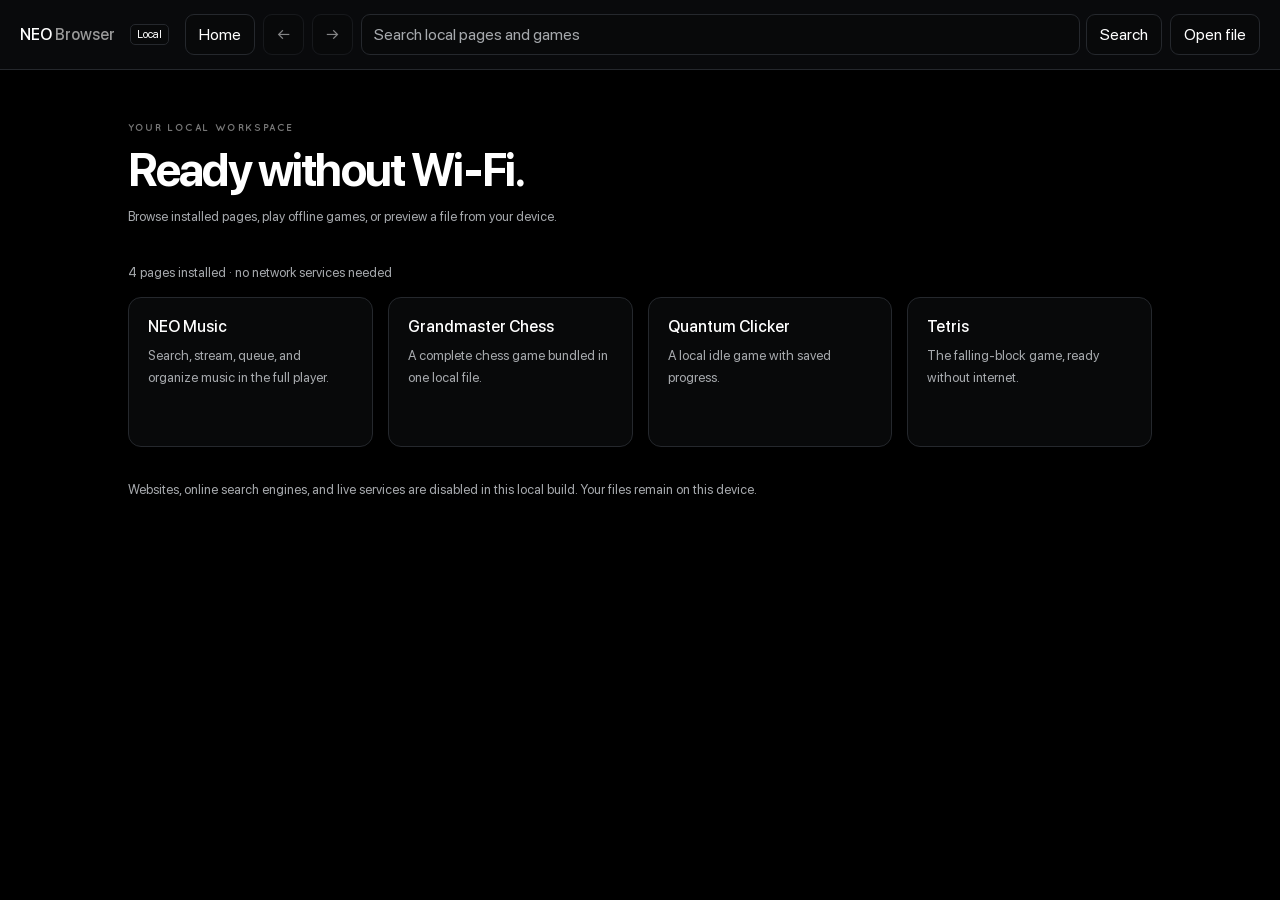
==== commit f703757f: "Block ads across NEO apps" ====
--- a/local-browser/index.html
+++ b/local-browser/index.html
@@ -1,6 +1,7 @@
 <!doctype html>
 <html lang="en">
 <head>
+  <script src="../neo-ad-shield.js?v=20260910-sitewide-v1"></script>
   <meta charset="utf-8">
   <meta name="viewport" content="width=device-width,initial-scale=1">
   <meta http-equiv="Content-Security-Policy" content="default-src 'self'; script-src 'self'; style-src 'self' 'unsafe-inline'; img-src 'self' data: blob:; media-src 'self' blob:; connect-src 'self'; frame-src 'self'; object-src 'none'; base-uri 'self'; form-action 'self'">
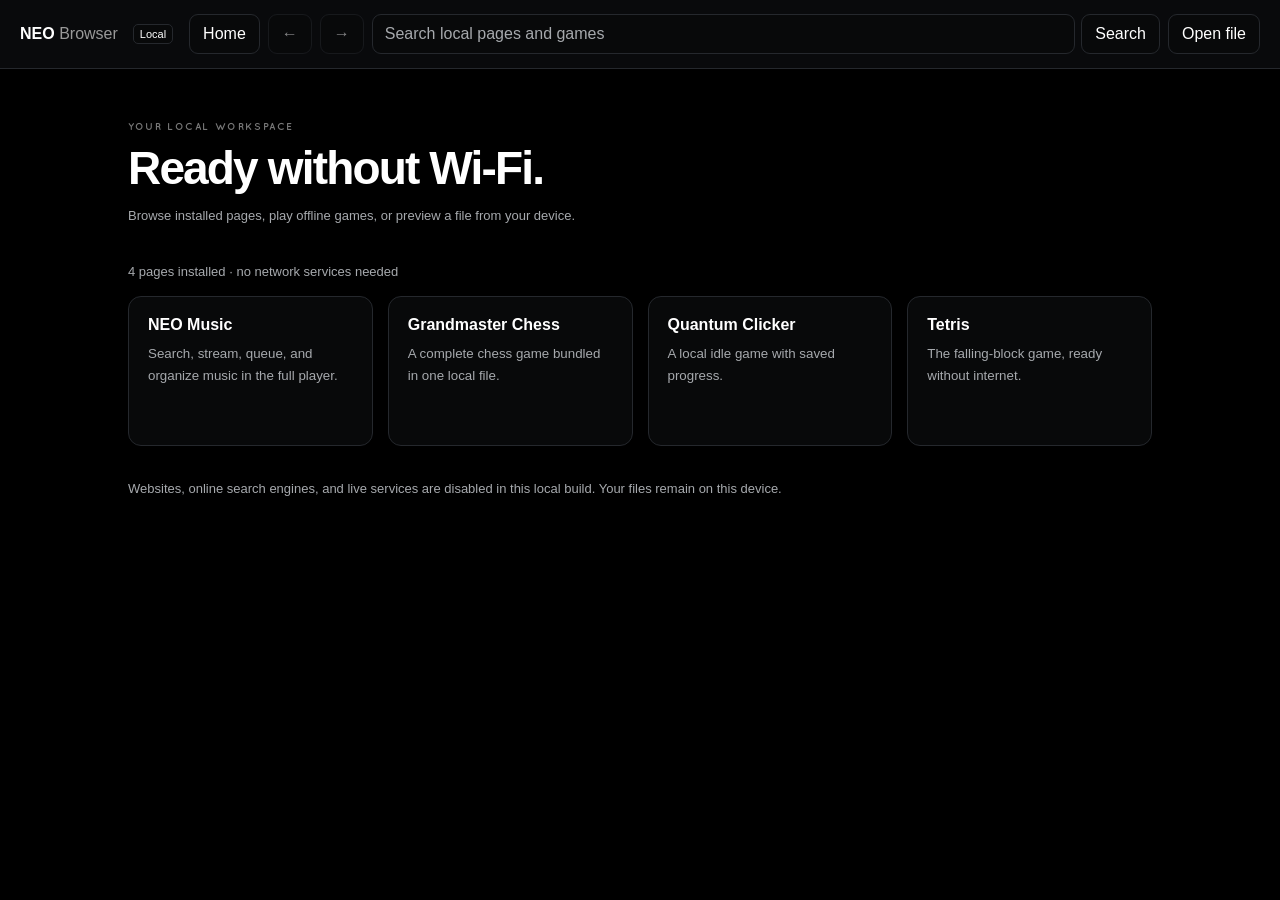
==== commit 3e9f81c2: "Optimize desktop responsiveness and restore complete assets" ====
--- a/local-browser/index.html
+++ b/local-browser/index.html
@@ -1,14 +1,14 @@
 <!doctype html>
 <html lang="en">
 <head>
-  <script src="../neo-ad-shield.js?v=20260910-sitewide-v1"></script>
+  <script src="../neo-ad-shield.js?v=20260912-sitewide-v2"></script>
   <meta charset="utf-8">
   <meta name="viewport" content="width=device-width,initial-scale=1">
   <meta http-equiv="Content-Security-Policy" content="default-src 'self'; script-src 'self'; style-src 'self' 'unsafe-inline'; img-src 'self' data: blob:; media-src 'self' blob:; connect-src 'self'; frame-src 'self'; object-src 'none'; base-uri 'self'; form-action 'self'">
   <title>NEO Browser · Local</title>
   <script src="../neo-app-theme.js?v=20260907-theme-system-v2&amp;styles=launcher-picture-alignment-v12"></script>
   <link rel="stylesheet" href="./local-browser.css">
-  <link rel="stylesheet" href="../neo-fonts.css?v=20260906-select-contrast-v2">
+  <link rel="stylesheet" href="../neo-fonts.css?v=20260912-native-fast-v1">
   <link rel="stylesheet" href="../neo-theme-system.css?v=20260907-theme-system-v2">
   <link rel="stylesheet" href="../neo-liquid-scrollbars.css?v=20260907-scroll-containers-v2">
   <script src="./local-browser.js" defer></script>
--- a/neo-fonts.css
+++ b/neo-fonts.css
@@ -1,71 +1,18 @@
-/*
- * NEO typography system
- *
- * These faces are deliberately local-first. To move typography to a CDN later,
- * replace only the src URLs below; the UI continues to use the same font tokens.
- */
-@font-face {
-  font-family: "NEO Sans";
-  src: url("./music/fonts/apple/SFPRODISPLAYREGULAR.woff2") format("woff2");
-  font-style: normal;
-  font-weight: 400;
-  font-display: swap;
-}
-
-@font-face {
-  font-family: "NEO Sans";
-  src: url("./music/fonts/apple/SFPRODISPLAYMEDIUM.woff2") format("woff2");
-  font-style: normal;
-  font-weight: 500 600;
-  font-display: swap;
-}
-
-@font-face {
-  font-family: "NEO Sans";
-  src: url("./music/fonts/apple/SFPRODISPLAYBOLD.woff2") format("woff2");
-  font-style: normal;
-  font-weight: 700 900;
-  font-display: swap;
-}
-
-/* Existing screens ask for Inter. Resolve that name to the same local family so
-   older components match without a risky whole-project rewrite. */
-@font-face {
-  font-family: "Inter";
-  src: url("./music/fonts/apple/SFPRODISPLAYREGULAR.woff2") format("woff2");
-  font-style: normal;
-  font-weight: 400;
-  font-display: swap;
-}
-
-@font-face {
-  font-family: "Inter";
-  src: url("./music/fonts/apple/SFPRODISPLAYMEDIUM.woff2") format("woff2");
-  font-style: normal;
-  font-weight: 500 600;
-  font-display: swap;
-}
-
-@font-face {
-  font-family: "Inter";
-  src: url("./music/fonts/apple/SFPRODISPLAYBOLD.woff2") format("woff2");
-  font-style: normal;
-  font-weight: 700 900;
-  font-display: swap;
-}
+/* NEO typography system. The primary interface deliberately uses the native
+   platform stack so first paint never waits for a large web-font download. */
 
 @font-face {
   font-family: "NEO Accent";
-  src: url("./assets/fonts/quicksand.otf") format("opentype");
+  src: url("./assets/fonts/quicksand.woff2") format("woff2");
   font-style: normal;
   font-weight: 400 700;
   font-display: swap;
 }
 
 :root {
-  --neo-font-ui: "NEO Sans", "Inter", -apple-system, BlinkMacSystemFont, "Segoe UI", sans-serif;
-  --neo-font-display: "NEO Sans", "Inter", -apple-system, BlinkMacSystemFont, "Segoe UI", sans-serif;
-  --neo-font-accent: "NEO Accent", "NEO Sans", "Inter", sans-serif;
+  --neo-font-ui: -apple-system, BlinkMacSystemFont, "Segoe UI", sans-serif;
+  --neo-font-display: -apple-system, BlinkMacSystemFont, "Segoe UI", sans-serif;
+  --neo-font-accent: "NEO Accent", -apple-system, BlinkMacSystemFont, "Segoe UI", sans-serif;
   --neo-font-mono: "Cascadia Mono", "SFMono-Regular", Consolas, "Liberation Mono", monospace;
 }
 
--- a/neo-theme-system.css
+++ b/neo-theme-system.css
@@ -182,6 +182,32 @@
 html[data-neo-theme="glass"] {
   --desktop-bg: #07090d; --desktop-surface: #111722; --desktop-text: #f5f8fc;
   --desktop-muted: #a1adbc; --desktop-line: #344253; --desktop-accent: #dceaff; --desktop-accent-text: #0b111a;
+}
+
+html[data-neo-theme="acrylic"] {
+  --desktop-bg: rgba(8, 13, 21, .70) !important;
+  --desktop-surface: rgba(24, 34, 49, .76) !important;
+  --desktop-text: #f7fbff !important;
+  --desktop-muted: #b8c4d4 !important;
+  --desktop-line: rgba(154, 181, 214, .42) !important;
+  --desktop-accent: #8bd8ff !important;
+  --desktop-accent-text: #06141d;
+  --neo-acrylic-canvas: rgba(8, 13, 21, .70);
+  --neo-acrylic-surface: rgba(24, 34, 49, .76);
+  --neo-acrylic-surface-strong: rgba(18, 27, 40, .88);
+  --neo-acrylic-solid-bg: #080d15;
+  --neo-acrylic-solid-surface: #182231;
+  --neo-acrylic-backdrop: blur(26px) saturate(145%);
+  --neo-theme-raised: rgba(42, 56, 76, .84);
+  --neo-theme-soft: rgba(21, 31, 46, .72);
+  --neo-theme-hover: rgba(67, 86, 111, .72);
+  --desktop-surface-2: rgba(45, 60, 81, .76);
+  --neo-theme-control: rgba(28, 40, 58, .78);
+  --neo-theme-control-hover: rgba(66, 86, 112, .76);
+  --neo-theme-selected: color-mix(in srgb, var(--desktop-accent) 24%, rgba(24, 34, 49, .84));
+  --neo-theme-glass: rgba(20, 29, 43, .72);
+  --neo-theme-overlay: rgba(3, 7, 13, .68);
+  --neo-theme-shadow: rgba(0, 0, 0, .48);
 }
 
 html[data-neo-theme="coral"] {
@@ -865,6 +891,171 @@
 html[data-neo-app="tv"] .neo-shell-nav { color: var(--desktop-text); background: var(--neo-theme-glass); border-color: var(--desktop-line); }
 html[data-neo-app="tv"] .neo-shell-nav a:hover { color: var(--desktop-text); background: var(--neo-theme-control-hover); }
 
+/* Acrylic is an opt-in, structural treatment. It changes app/chrome surfaces,
+   never image, video, canvas, poster, cover, or artwork rendering. */
+html[data-neo-theme="acrylic"] body {
+  color: var(--desktop-text);
+  background-color: var(--neo-acrylic-canvas) !important;
+}
+
+html[data-neo-theme="acrylic"][data-neo-app="shell"] .neo-window {
+  background:
+    linear-gradient(145deg, rgba(255, 255, 255, .065), transparent 38%),
+    var(--neo-acrylic-canvas) !important;
+  border-color: var(--desktop-line) !important;
+  box-shadow:
+    0 28px 84px rgba(0, 0, 0, .48),
+    inset 0 1px rgba(255, 255, 255, .13) !important;
+  -webkit-backdrop-filter: var(--neo-acrylic-backdrop);
+  backdrop-filter: var(--neo-acrylic-backdrop);
+}
+
+html[data-neo-theme="acrylic"][data-neo-app="shell"] :is(.window-chrome,.window-body) {
+  color: var(--desktop-text);
+  background-color: var(--neo-acrylic-surface) !important;
+  border-color: var(--desktop-line) !important;
+}
+
+html[data-neo-theme="acrylic"][data-neo-app="shell"] .window-body {
+  background-color: var(--neo-acrylic-canvas) !important;
+}
+
+html[data-neo-theme="acrylic"][data-neo-app="shell"] :is(
+  .app-launcher,
+  .notification-center,
+  .desktop-context-menu,
+  .context-submenu,
+  .desktop-palette,
+  .neo-toast,
+  .control-center,
+  .system-search
+) {
+  color: var(--desktop-text);
+  background-color: var(--neo-acrylic-surface-strong) !important;
+  border-color: var(--desktop-line) !important;
+  -webkit-backdrop-filter: var(--neo-acrylic-backdrop);
+  backdrop-filter: var(--neo-acrylic-backdrop);
+}
+
+/* Owned iframe apps receive the same theme name from neo-app-theme.js. Keep
+   only their structural canvas and chrome translucent so authored art stays
+   crisp and colour-correct. */
+html[data-neo-theme="acrylic"][data-neo-app]:not([data-neo-app="shell"]) :is(
+  body,
+  #root,
+  .app-shell,
+  .desktop-app,
+  .native-app,
+  .control-app,
+  .neo-utility,
+  .neo-library,
+  .neo-messages,
+  .neo-browser-runtime,
+  .wallpaper-studio
+) {
+  color: var(--desktop-text);
+  background-color: var(--neo-acrylic-canvas) !important;
+}
+
+html[data-neo-theme="acrylic"][data-neo-app]:not([data-neo-app="shell"]) :is(
+  header,
+  nav,
+  aside,
+  dialog,
+  [class*="sidebar"],
+  [class*="topbar"],
+  [class*="toolbar"],
+  [class*="commandbar"],
+  [class*="composer"],
+  [class*="settings-panel"]
+) {
+  color: var(--desktop-text);
+  background-color: var(--neo-acrylic-surface) !important;
+  border-color: var(--desktop-line) !important;
+}
+
+/* Moving/resizing and lower-work modes retain transparency but stop live blur,
+   which avoids repaint spikes while a window follows the pointer. */
+html[data-neo-theme="acrylic"].is-window-interacting :is(
+  .neo-window,
+  .app-launcher,
+  .notification-center,
+  .desktop-context-menu,
+  .context-submenu,
+  .desktop-palette,
+  .neo-toast,
+  .control-center,
+  .system-search
+),
+html[data-neo-theme="acrylic"] .neo-window:is(.is-dragging,.is-resizing),
+html[data-neo-theme="acrylic"]:is([data-performance-mode="performance"],[data-performance-mode="ultimate"]) :is(
+  .neo-window,
+  .app-launcher,
+  .notification-center,
+  .desktop-context-menu,
+  .context-submenu,
+  .desktop-palette,
+  .neo-toast,
+  .control-center,
+  .system-search,
+  body
+) {
+  -webkit-backdrop-filter: none !important;
+  backdrop-filter: none !important;
+}
+
+/* Honour both the platform preference and shell-friendly preference hooks.
+   Reduced transparency is intentionally opaque, not merely less blurred. */
+html[data-neo-theme="acrylic"]:is(
+  [data-reduced-transparency="true"],
+  [data-reduce-transparency="true"],
+  [data-transparency="reduced"],
+  [data-desktop-transparency="reduced"]
+) {
+  --desktop-bg: var(--neo-acrylic-solid-bg) !important;
+  --desktop-surface: var(--neo-acrylic-solid-surface) !important;
+  --neo-acrylic-canvas: var(--neo-acrylic-solid-bg);
+  --neo-acrylic-surface: var(--neo-acrylic-solid-surface);
+  --neo-acrylic-surface-strong: #121b28;
+  --neo-theme-glass: var(--neo-acrylic-solid-surface);
+}
+
+html[data-neo-theme="acrylic"]:is(
+  [data-reduced-transparency="true"],
+  [data-reduce-transparency="true"],
+  [data-transparency="reduced"],
+  [data-desktop-transparency="reduced"]
+) :is(.neo-window,.app-launcher,.notification-center,.desktop-context-menu,.context-submenu,.desktop-palette,.neo-toast,.control-center,.system-search,body) {
+  -webkit-backdrop-filter: none !important;
+  backdrop-filter: none !important;
+}
+
+@media (prefers-reduced-transparency: reduce) {
+  html[data-neo-theme="acrylic"] {
+    --desktop-bg: var(--neo-acrylic-solid-bg) !important;
+    --desktop-surface: var(--neo-acrylic-solid-surface) !important;
+    --neo-acrylic-canvas: var(--neo-acrylic-solid-bg);
+    --neo-acrylic-surface: var(--neo-acrylic-solid-surface);
+    --neo-acrylic-surface-strong: #121b28;
+    --neo-theme-glass: var(--neo-acrylic-solid-surface);
+  }
+
+  html[data-neo-theme="acrylic"] :is(.neo-window,.app-launcher,.notification-center,.desktop-context-menu,.context-submenu,.desktop-palette,.neo-toast,.control-center,.system-search,body) {
+    -webkit-backdrop-filter: none !important;
+    backdrop-filter: none !important;
+  }
+}
+
+@supports not ((-webkit-backdrop-filter: blur(1px)) or (backdrop-filter: blur(1px))) {
+  html[data-neo-theme="acrylic"] {
+    --desktop-bg: var(--neo-acrylic-solid-bg) !important;
+    --desktop-surface: var(--neo-acrylic-solid-surface) !important;
+    --neo-acrylic-canvas: var(--neo-acrylic-solid-bg);
+    --neo-acrylic-surface: var(--neo-acrylic-solid-surface);
+    --neo-acrylic-surface-strong: #121b28;
+  }
+}
+
 @media (max-width: 700px) {
   .theme-grid { grid-template-columns: repeat(2, minmax(0, 1fr)); }
 }
